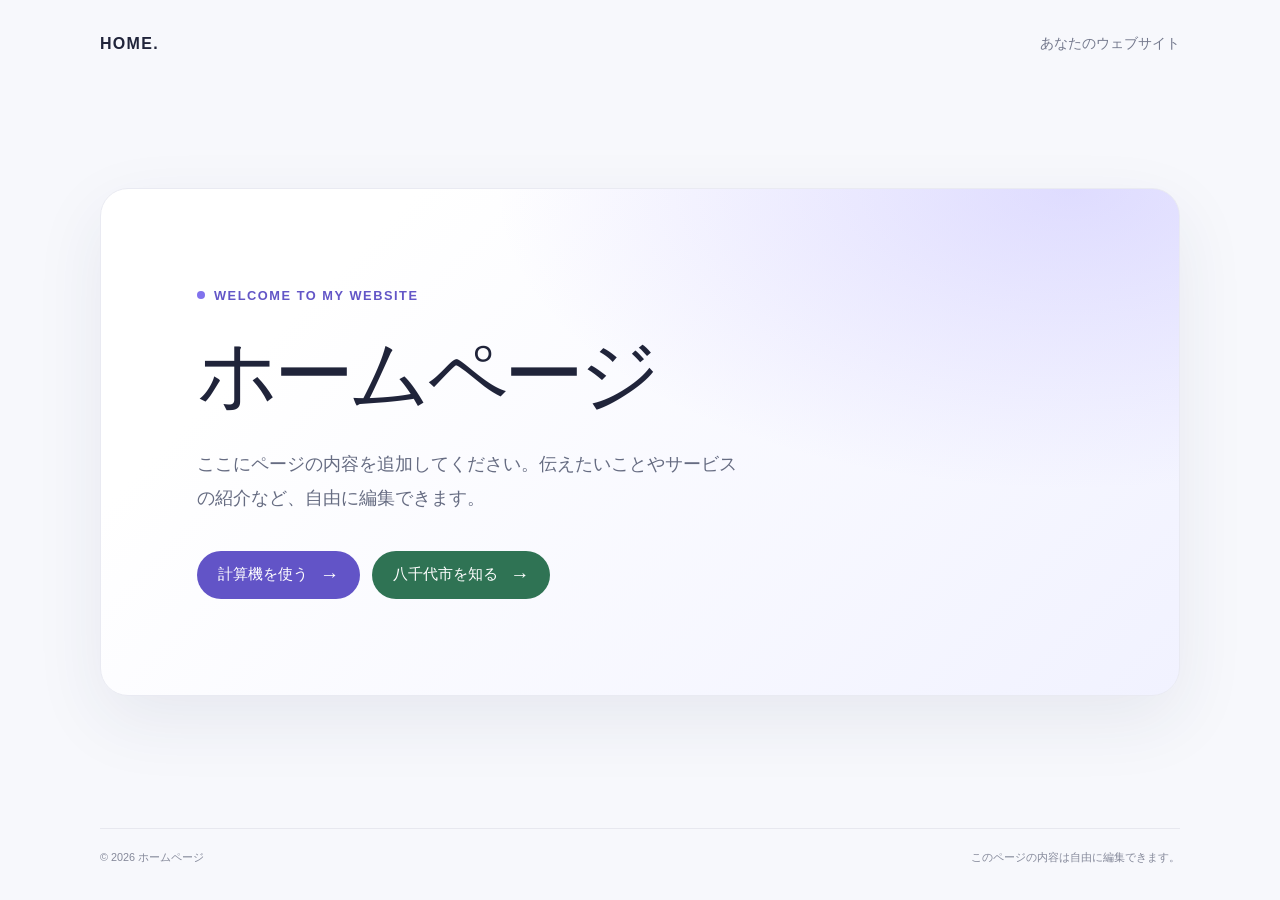
==== index.html @ a4252350 "ページ遷移時のローディングカーテンを追加し、ユーザー体験を向上" ====
<!doctype html>
<html lang="ja">
  <head>
    <meta charset="utf-8">
    <meta name="viewport" content="width=device-width, initial-scale=1">
    <meta name="theme-color" content="#f7f8fc">
    <meta name="description" content="シンプルなホームページのテンプレートです。">
    <title>ホームページ</title>
    <style>
      :root {
        color-scheme: light;
        font-family: "Noto Sans JP", "Hiragino Kaku Gothic ProN", Meiryo, sans-serif;
        color: #20243a;
        background: #f7f8fc;
        font-synthesis: none;
        text-rendering: optimizeLegibility;
        -webkit-font-smoothing: antialiased;
        -moz-osx-font-smoothing: grayscale;
      }

      * {
        box-sizing: border-box;
      }

      body {
        min-width: 320px;
        min-height: 100vh;
        margin: 0;
      }

      a {
        color: inherit;
      }

      .site-header,
      main,
      .site-footer {
        width: min(100% - 48px, 1080px);
        margin-inline: auto;
      }

      .site-header {
        display: flex;
        align-items: center;
        justify-content: space-between;
        min-height: 88px;
      }

      .brand {
        color: #20243a;
        font-size: 1rem;
        font-weight: 800;
        letter-spacing: 0.08em;
        text-decoration: none;
      }

      .header-note {
        color: #74798d;
        font-size: 0.875rem;
      }

      main {
        display: grid;
        min-height: calc(100svh - 160px);
        align-items: center;
        padding-block: 48px 80px;
      }

      .hero {
        position: relative;
        overflow: hidden;
        padding: clamp(40px, 8vw, 96px);
        border: 1px solid #e9eaf2;
        border-radius: 28px;
        background:
          radial-gradient(ellipse at 90% 0%, rgb(143 130 255 / 24%), transparent 42%),
          linear-gradient(135deg, #fff 20%, #f1f2ff 100%);
        box-shadow: 0 24px 70px rgb(40 46 90 / 8%);
      }

      .eyebrow {
        display: inline-flex;
        align-items: center;
        gap: 9px;
        margin: 0 0 24px;
        color: #6356c7;
        font-size: 0.8rem;
        font-weight: 700;
        letter-spacing: 0.12em;
        text-transform: uppercase;
      }

      .eyebrow::before {
        width: 8px;
        height: 8px;
        border-radius: 50%;
        background: #8172ed;
        content: "";
      }

      h1 {
        max-width: 680px;
        margin: 0;
        font-size: clamp(2.5rem, 7vw, 5rem);
        font-weight: 800;
        letter-spacing: -0.06em;
        line-height: 1.2;
      }

      .hero-copy {
        max-width: 540px;
        margin: 24px 0 0;
        color: #666c82;
        font-size: clamp(1rem, 2vw, 1.125rem);
        line-height: 1.9;
      }

      .hero-actions {
        display: flex;
        flex-wrap: wrap;
        gap: 12px;
        margin-top: 36px;
      }

      .hero-link {
        display: inline-flex;
        align-items: center;
        gap: 12px;
        padding: 14px 21px;
        border-radius: 999px;
        background: #6254c7;
        color: #fff;
        font-size: 0.9375rem;
        font-weight: 700;
        text-decoration: none;
        transition: background-color 160ms ease, transform 160ms ease;
      }

      .hero-link:hover {
        transform: translateY(-2px);
        background: #5043b0;
      }

      .hero-link-city {
        background: #2f7354;
      }

      .hero-link-city:hover {
        background: #245c42;
      }

      .hero-link:focus-visible,
      .brand:focus-visible {
        outline: 3px solid #a59bf5;
        outline-offset: 4px;
      }

      .hero-link span {
        font-size: 1.2rem;
        line-height: 1;
      }

      .site-footer {
        display: flex;
        justify-content: space-between;
        padding-block: 20px 28px;
        border-top: 1px solid #e7e8ef;
        color: #85899a;
        font-size: 0.8125rem;
      }

      .site-footer p {
        margin: 0;
      }

      @media (max-width: 600px) {
        .site-header,
        main,
        .site-footer {
          width: min(100% - 32px, 1080px);
        }

        .site-header {
          min-height: 72px;
        }

        main {
          min-height: calc(100svh - 144px);
          padding-block: 28px 48px;
        }

        .hero {
          padding: 40px 28px;
          border-radius: 22px;
        }

        .site-footer {
          gap: 12px;
          flex-wrap: wrap;
        }
      }

      @media (prefers-reduced-motion: reduce) {
        *,
        *::before,
        *::after {
          scroll-behavior: auto !important;
          transition-duration: 0.01ms !important;
        }

      }
    </style>
    <link rel="stylesheet" href="page-transition.css">
  </head>
  <body>
    <div class="loading-curtain" aria-hidden="true">
      <div class="loading-curtain-panel"></div>
      <div class="loading-curtain-panel"></div>
    </div>
    <header class="site-header">
      <a class="brand" href="index.html" aria-label="ホーム">HOME<span aria-hidden="true">.</span></a>
      <span class="header-note">あなたのウェブサイト</span>
    </header>
    <main>
      <section class="hero" aria-labelledby="hero-title">
        <p class="eyebrow">Welcome to my website</p>
        <h1 id="hero-title">ホームページ</h1>
        <p class="hero-copy">ここにページの内容を追加してください。伝えたいことやサービスの紹介など、自由に編集できます。</p>
        <div class="hero-actions">
          <a class="hero-link" href="calc.html">計算機を使う <span aria-hidden="true">→</span></a>
          <a class="hero-link hero-link-city" href="yacchi.html">八千代市を知る <span aria-hidden="true">→</span></a>
        </div>
      </section>
    </main>
    <footer class="site-footer" id="site-footer">
      <p><small>&copy; 2026 ホームページ</small></p>
      <p><small>このページの内容は自由に編集できます。</small></p>
    </footer>
    <script src="page-transition.js"></script>
  </body>
</html>
---- page-transition.css ----
.loading-curtain {
  position: fixed;
  z-index: 1000;
  display: grid;
  grid-template-columns: 1fr 1fr;
  width: 100%;
  height: 100%;
  inset: 0;
  pointer-events: none;
}

.loading-curtain-panel {
  background: linear-gradient(90deg, #17191b 0%, #272a2c 84%, #373a3b 100%);
  animation: curtain-open 1s cubic-bezier(0.76, 0, 0.24, 1) 0.15s forwards;
}

.loading-curtain-panel:last-child {
  background: linear-gradient(270deg, #17191b 0%, #272a2c 84%, #373a3b 100%);
  animation-name: curtain-open-right;
}

.loading-curtain.is-leaving .loading-curtain-panel {
  animation: curtain-close 700ms cubic-bezier(0.76, 0, 0.24, 1) forwards;
}

.loading-curtain.is-leaving .loading-curtain-panel:last-child {
  animation-name: curtain-close-right;
}

@keyframes curtain-open {
  to {
    transform: translateX(-100%);
  }
}

@keyframes curtain-open-right {
  to {
    transform: translateX(100%);
  }
}

@keyframes curtain-close {
  from {
    transform: translateX(-100%);
  }

  to {
    transform: translateX(0);
  }
}

@keyframes curtain-close-right {
  from {
    transform: translateX(100%);
  }

  to {
    transform: translateX(0);
  }
}

@media (prefers-reduced-motion: reduce) {
  .loading-curtain {
    display: none;
  }
}
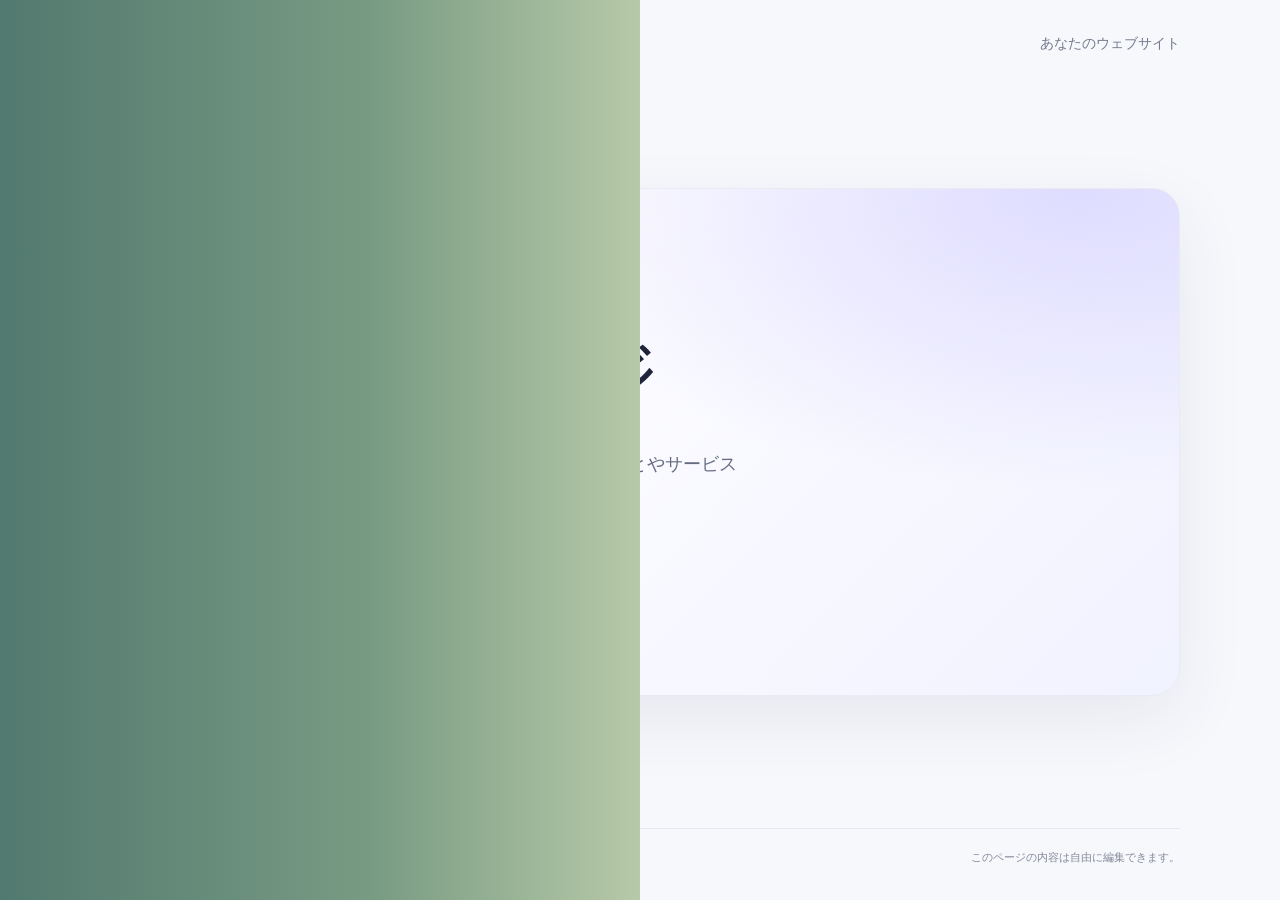
==== commit 00a8bc68: "ローディングカーテンにローディングマークを追加し、視覚的なフィードバックを向上" ====
--- a/index.html
+++ b/index.html
@@ -216,6 +216,7 @@
     <div class="loading-curtain" aria-hidden="true">
       <div class="loading-curtain-panel"></div>
       <div class="loading-curtain-panel"></div>
+      <div class="loading-mark"></div>
     </div>
     <header class="site-header">
       <a class="brand" href="index.html" aria-label="ホーム">HOME<span aria-hidden="true">.</span></a>
--- a/page-transition.css
+++ b/page-transition.css
@@ -10,13 +10,45 @@
 }
 
 .loading-curtain-panel {
-  background: linear-gradient(90deg, #17191b 0%, #272a2c 84%, #373a3b 100%);
-  animation: curtain-open 1s cubic-bezier(0.76, 0, 0.24, 1) 0.15s forwards;
+  background: linear-gradient(90deg, #52796f 0%, #789b83 58%, #b7c9a8 100%);
+  animation: curtain-open 1.35s cubic-bezier(0.76, 0, 0.24, 1) 1.65s forwards;
 }
 
 .loading-curtain-panel:last-child {
-  background: linear-gradient(270deg, #17191b 0%, #272a2c 84%, #373a3b 100%);
+  background: linear-gradient(270deg, #52796f 0%, #789b83 58%, #b7c9a8 100%);
   animation-name: curtain-open-right;
+}
+
+.loading-mark {
+  position: absolute;
+  top: 50%;
+  left: 50%;
+  width: 76px;
+  aspect-ratio: 1;
+  border-radius: 50%;
+  background: conic-gradient(
+    #ef476f 0deg 51.43deg,
+    #f78c3a 51.43deg 102.86deg,
+    #ffd166 102.86deg 154.29deg,
+    #06d6a0 154.29deg 205.72deg,
+    #118ab2 205.72deg 257.15deg,
+    #5e60ce 257.15deg 308.58deg,
+    #b5179e 308.58deg 360deg
+  );
+  clip-path: polygon(50% 0, 89% 19%, 99% 61%, 72% 96%, 28% 96%, 1% 61%, 11% 19%);
+  transform: translate(-50%, -50%);
+  animation: loading-spin 900ms linear infinite, loading-mark-hide 200ms ease 1.45s forwards;
+}
+
+.loading-mark::after {
+  position: absolute;
+  width: 14px;
+  aspect-ratio: 1;
+  border-radius: 50%;
+  background: #f7f8f2;
+  content: "";
+  inset: 0;
+  margin: auto;
 }
 
 .loading-curtain.is-leaving .loading-curtain-panel {
@@ -36,6 +68,19 @@
 @keyframes curtain-open-right {
   to {
     transform: translateX(100%);
+  }
+}
+
+@keyframes loading-spin {
+  to {
+    rotate: 1turn;
+  }
+}
+
+@keyframes loading-mark-hide {
+  to {
+    opacity: 0;
+    visibility: hidden;
   }
 }
 
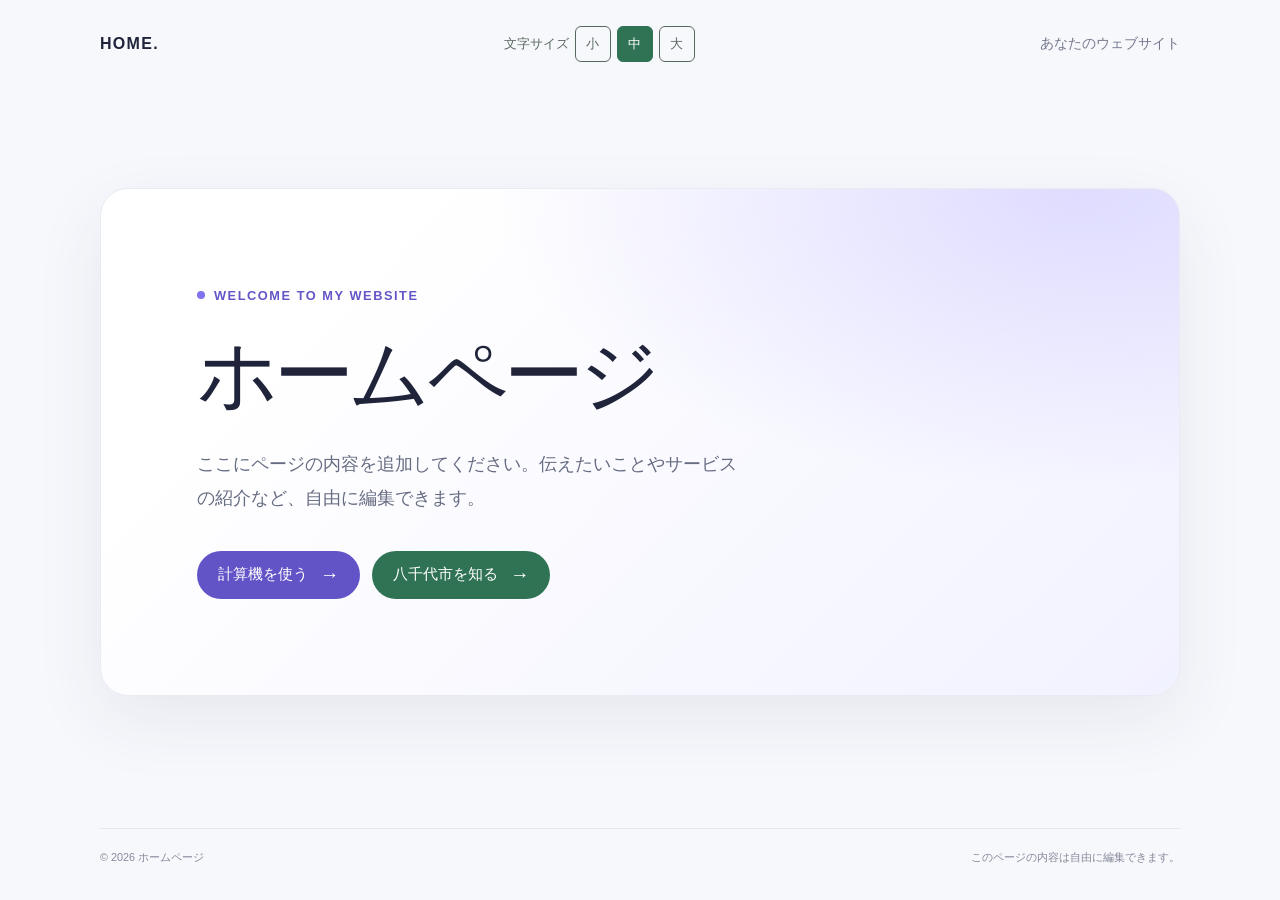
==== commit a7e9cbc2: "文字" ====
--- a/index.html
+++ b/index.html
@@ -8,6 +8,7 @@
     <title>ホームページ</title>
     <style>
       :root {
+        --text-size-scale: 1;
         color-scheme: light;
         font-family: "Noto Sans JP", "Hiragino Kaku Gothic ProN", Meiryo, sans-serif;
         color: #20243a;
@@ -101,7 +102,7 @@
       h1 {
         max-width: 680px;
         margin: 0;
-        font-size: clamp(2.5rem, 7vw, 5rem);
+        font-size: clamp(2.5rem, calc(7vw * var(--text-size-scale)), 5rem);
         font-weight: 800;
         letter-spacing: -0.06em;
         line-height: 1.2;
@@ -111,7 +112,7 @@
         max-width: 540px;
         margin: 24px 0 0;
         color: #666c82;
-        font-size: clamp(1rem, 2vw, 1.125rem);
+        font-size: clamp(1rem, calc(2vw * var(--text-size-scale)), 1.125rem);
         line-height: 1.9;
       }
 
@@ -211,6 +212,8 @@
       }
     </style>
     <link rel="stylesheet" href="page-transition.css">
+    <link rel="stylesheet" href="text-size.css">
+    <script src="text-size.js" defer></script>
   </head>
   <body>
     <div class="loading-curtain" aria-hidden="true">
@@ -220,6 +223,12 @@
     </div>
     <header class="site-header">
       <a class="brand" href="index.html" aria-label="ホーム">HOME<span aria-hidden="true">.</span></a>
+      <div class="text-size-control" role="group" aria-label="文字サイズ">
+        <span>文字サイズ</span>
+        <button type="button" data-text-size="small" aria-label="文字サイズを小にする" aria-pressed="false">小</button>
+        <button type="button" data-text-size="medium" aria-label="文字サイズを中にする" aria-pressed="true">中</button>
+        <button type="button" data-text-size="large" aria-label="文字サイズを大にする" aria-pressed="false">大</button>
+      </div>
       <span class="header-note">あなたのウェブサイト</span>
     </header>
     <main>
--- a/page-transition.css
+++ b/page-transition.css
@@ -1,29 +1,32 @@
 .loading-curtain {
   position: fixed;
   z-index: 1000;
-  display: grid;
-  grid-template-columns: 1fr 1fr;
-  width: 100%;
-  height: 100%;
   inset: 0;
   pointer-events: none;
 }
 
 .loading-curtain-panel {
+  position: absolute;
+  top: 0;
+  bottom: 0;
+  left: 0;
+  width: 50%;
   background: linear-gradient(90deg, #52796f 0%, #789b83 58%, #b7c9a8 100%);
-  animation: curtain-open 1.35s cubic-bezier(0.76, 0, 0.24, 1) 1.65s forwards;
+  animation: curtain-open var(--curtain-open-duration, 1.5s) cubic-bezier(0.76, 0, 0.24, 1) 1.8s forwards;
 }
 
-.loading-curtain-panel:last-child {
+.loading-curtain-panel:nth-child(2) {
+  right: 0;
+  left: auto;
   background: linear-gradient(270deg, #52796f 0%, #789b83 58%, #b7c9a8 100%);
   animation-name: curtain-open-right;
 }
 
 .loading-mark {
-  position: absolute;
-  top: 50%;
-  left: 50%;
-  width: 76px;
+  position: fixed;
+  top: 50vh;
+  left: 50vw;
+  width: 84px;
   aspect-ratio: 1;
   border-radius: 50%;
   background: conic-gradient(
@@ -37,7 +40,7 @@
   );
   clip-path: polygon(50% 0, 89% 19%, 99% 61%, 72% 96%, 28% 96%, 1% 61%, 11% 19%);
   transform: translate(-50%, -50%);
-  animation: loading-spin 900ms linear infinite, loading-mark-hide 200ms ease 1.45s forwards;
+  animation: loading-spin 800ms linear infinite, loading-mark-hide 200ms ease 1.65s forwards;
 }
 
 .loading-mark::after {
@@ -55,7 +58,7 @@
   animation: curtain-close 700ms cubic-bezier(0.76, 0, 0.24, 1) forwards;
 }
 
-.loading-curtain.is-leaving .loading-curtain-panel:last-child {
+.loading-curtain.is-leaving .loading-curtain-panel:nth-child(2) {
   animation-name: curtain-close-right;
 }
 
@@ -73,7 +76,7 @@
 
 @keyframes loading-spin {
   to {
-    rotate: 1turn;
+    transform: translate(-50%, -50%) rotate(1turn);
   }
 }
 
--- a/text-size.css
+++ b/text-size.css
@@ -0,0 +1,62 @@
+:root {
+  --text-size-scale: 1;
+}
+
+:root[data-text-size="small"] {
+  --text-size-scale: 0.875;
+  font-size: 87.5%;
+}
+
+:root[data-text-size="medium"] {
+  --text-size-scale: 1;
+  font-size: 100%;
+}
+
+:root[data-text-size="large"] {
+  --text-size-scale: 1.25;
+  font-size: 125%;
+}
+
+.text-size-control {
+  display: flex;
+  align-items: center;
+  gap: 6px;
+  color: #59685e;
+  font-size: 0.8125rem;
+}
+
+.text-size-control button {
+  min-width: 36px;
+  min-height: 36px;
+  padding: 6px 9px;
+  border: 1px solid currentColor;
+  border-radius: 6px;
+  background: transparent;
+  color: inherit;
+  font: inherit;
+  cursor: pointer;
+}
+
+.text-size-control button[aria-pressed="true"] {
+  border-color: #2f7354;
+  background: #2f7354;
+  color: #fff;
+}
+
+.text-size-control button:focus-visible {
+  outline: 3px solid #b25b48;
+  outline-offset: 3px;
+}
+
+@media (max-width: 700px) {
+  .site-header {
+    flex-wrap: wrap;
+    padding-block: 10px;
+  }
+
+  .text-size-control {
+    order: 3;
+    flex-basis: 100%;
+    justify-content: flex-end;
+  }
+}
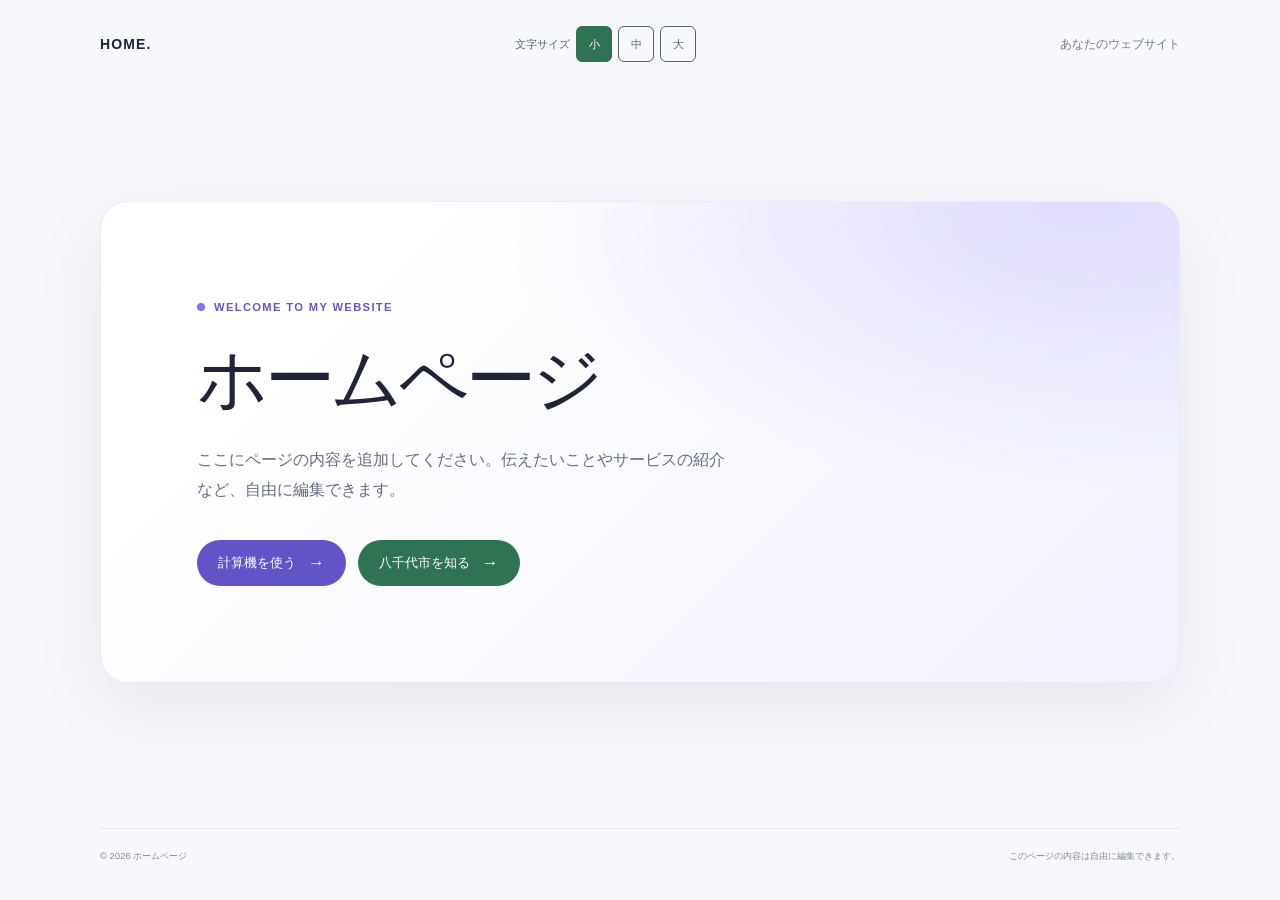
==== commit 8c0b62d1: "改変" ====
--- a/index.html
+++ b/index.html
@@ -8,7 +8,7 @@
     <title>ホームページ</title>
     <style>
       :root {
-        --text-size-scale: 1;
+        --text-size-scale: 0.875;
         color-scheme: light;
         font-family: "Noto Sans JP", "Hiragino Kaku Gothic ProN", Meiryo, sans-serif;
         color: #20243a;
@@ -225,8 +225,8 @@
       <a class="brand" href="index.html" aria-label="ホーム">HOME<span aria-hidden="true">.</span></a>
       <div class="text-size-control" role="group" aria-label="文字サイズ">
         <span>文字サイズ</span>
-        <button type="button" data-text-size="small" aria-label="文字サイズを小にする" aria-pressed="false">小</button>
-        <button type="button" data-text-size="medium" aria-label="文字サイズを中にする" aria-pressed="true">中</button>
+        <button type="button" data-text-size="small" aria-label="文字サイズを小にする" aria-pressed="true">小</button>
+        <button type="button" data-text-size="medium" aria-label="文字サイズを中にする" aria-pressed="false">中</button>
         <button type="button" data-text-size="large" aria-label="文字サイズを大にする" aria-pressed="false">大</button>
       </div>
       <span class="header-note">あなたのウェブサイト</span>
--- a/page-transition.css
+++ b/page-transition.css
@@ -12,7 +12,7 @@
   left: 0;
   width: 50%;
   background: linear-gradient(90deg, #52796f 0%, #789b83 58%, #b7c9a8 100%);
-  animation: curtain-open var(--curtain-open-duration, 1.5s) cubic-bezier(0.76, 0, 0.24, 1) 1.8s forwards;
+  animation: curtain-open 1.5s cubic-bezier(0.76, 0, 0.24, 1) 1.8s forwards;
 }
 
 .loading-curtain-panel:nth-child(2) {
@@ -40,7 +40,7 @@
   );
   clip-path: polygon(50% 0, 89% 19%, 99% 61%, 72% 96%, 28% 96%, 1% 61%, 11% 19%);
   transform: translate(-50%, -50%);
-  animation: loading-spin 800ms linear infinite, loading-mark-hide 200ms ease 1.65s forwards;
+  animation: loading-spin var(--loading-spin-duration, 800ms) linear infinite, loading-mark-hide 200ms ease 1.65s forwards;
 }
 
 .loading-mark::after {
--- a/text-size.css
+++ b/text-size.css
@@ -1,5 +1,6 @@
 :root {
-  --text-size-scale: 1;
+  --text-size-scale: 0.875;
+  font-size: 87.5%;
 }
 
 :root[data-text-size="small"] {
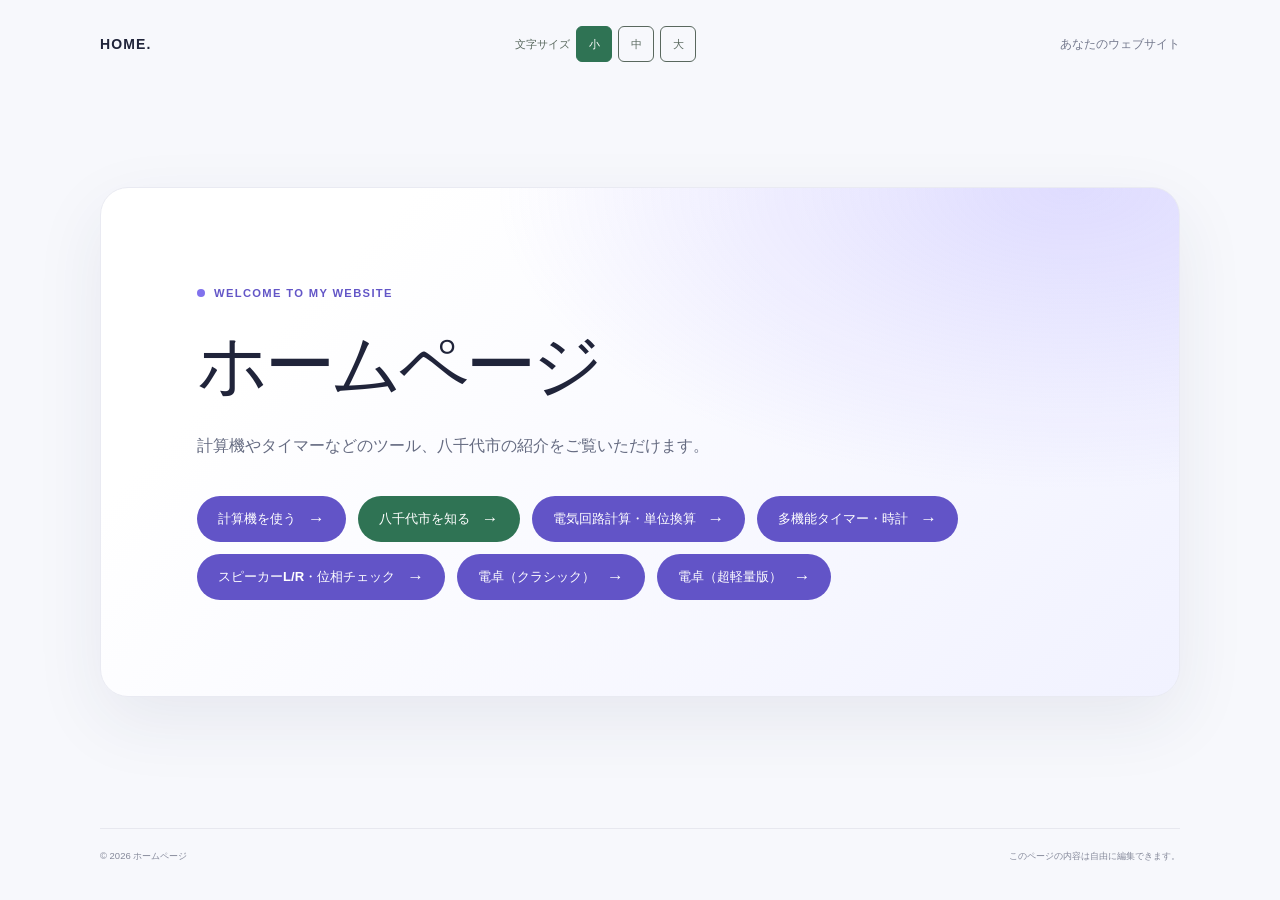
==== commit 9bd18104: "サイト追加" ====
--- a/index.html
+++ b/index.html
@@ -235,10 +235,15 @@
       <section class="hero" aria-labelledby="hero-title">
         <p class="eyebrow">Welcome to my website</p>
         <h1 id="hero-title">ホームページ</h1>
-        <p class="hero-copy">ここにページの内容を追加してください。伝えたいことやサービスの紹介など、自由に編集できます。</p>
+        <p class="hero-copy">計算機やタイマーなどのツール、八千代市の紹介をご覧いただけます。</p>
         <div class="hero-actions">
           <a class="hero-link" href="calc.html">計算機を使う <span aria-hidden="true">→</span></a>
           <a class="hero-link hero-link-city" href="yacchi.html">八千代市を知る <span aria-hidden="true">→</span></a>
+          <a class="hero-link" href="ElectricUtils.html">電気回路計算・単位換算 <span aria-hidden="true">→</span></a>
+          <a class="hero-link" href="supertimer.html">多機能タイマー・時計 <span aria-hidden="true">→</span></a>
+          <a class="hero-link" href="LRtest.html">スピーカーL/R・位相チェック <span aria-hidden="true">→</span></a>
+          <a class="hero-link" href="Calculator-ClassicF.html">電卓（クラシック） <span aria-hidden="true">→</span></a>
+          <a class="hero-link" href="Calculator-ClassicL.html">電卓（超軽量版） <span aria-hidden="true">→</span></a>
         </div>
       </section>
     </main>
--- a/page-transition.css
+++ b/page-transition.css
@@ -12,7 +12,7 @@
   left: 0;
   width: 50%;
   background: linear-gradient(90deg, #52796f 0%, #789b83 58%, #b7c9a8 100%);
-  animation: curtain-open 1.5s cubic-bezier(0.76, 0, 0.24, 1) 1.8s forwards;
+  animation: curtain-open 1.5s cubic-bezier(0.76, 0, 0.24, 1) var(--curtain-open-delay, 1.8s) forwards;
 }
 
 .loading-curtain-panel:nth-child(2) {
@@ -40,7 +40,7 @@
   );
   clip-path: polygon(50% 0, 89% 19%, 99% 61%, 72% 96%, 28% 96%, 1% 61%, 11% 19%);
   transform: translate(-50%, -50%);
-  animation: loading-spin var(--loading-spin-duration, 800ms) linear infinite, loading-mark-hide 200ms ease 1.65s forwards;
+  animation: loading-spin 800ms linear infinite, loading-mark-hide 200ms ease var(--curtain-open-delay, 1.8s) forwards;
 }
 
 .loading-mark::after {
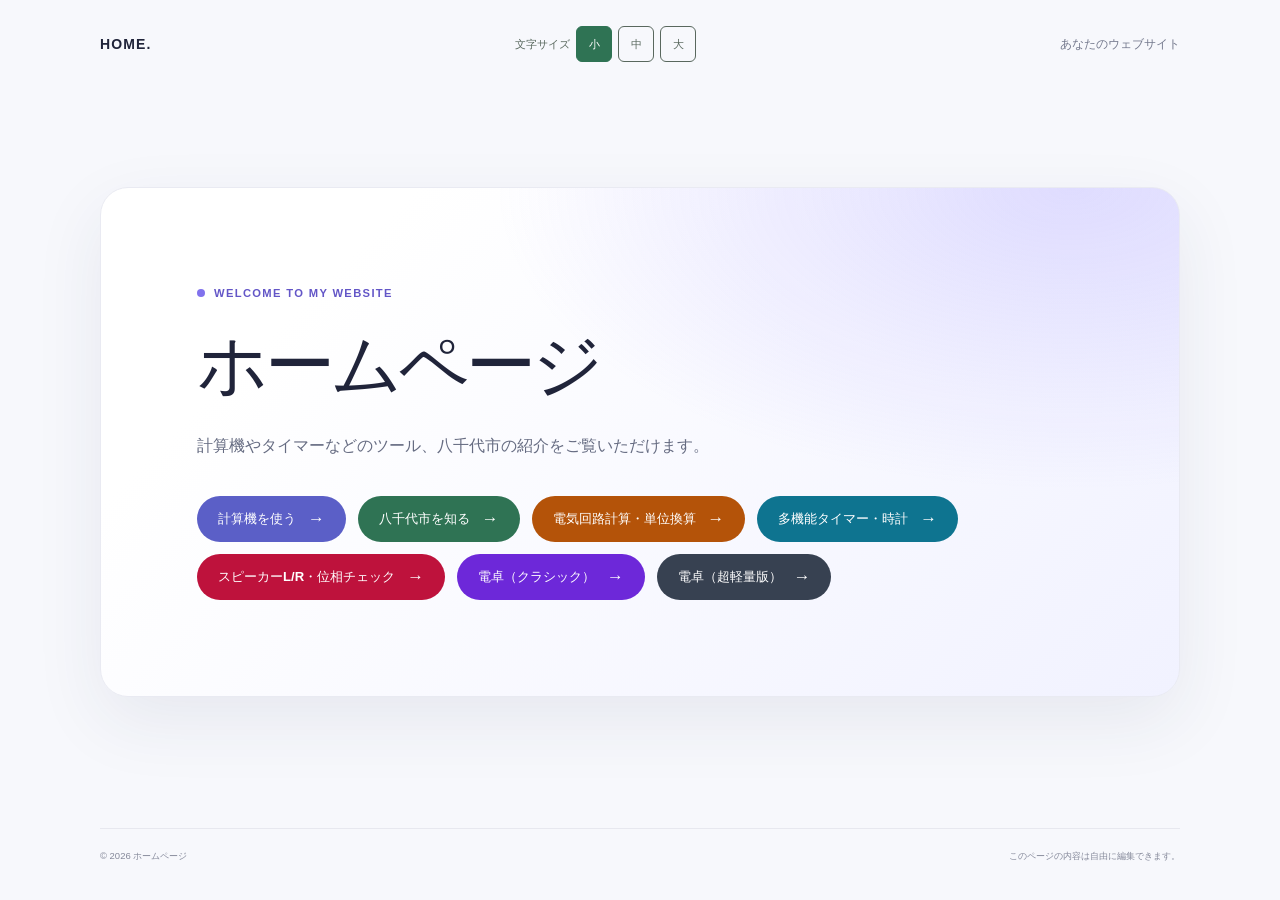
==== commit 56470c77: "色の更新" ====
--- a/index.html
+++ b/index.html
@@ -129,7 +129,7 @@
         gap: 12px;
         padding: 14px 21px;
         border-radius: 999px;
-        background: #6254c7;
+        background: var(--button-color);
         color: #fff;
         font-size: 0.9375rem;
         font-weight: 700;
@@ -139,15 +139,42 @@
 
       .hero-link:hover {
         transform: translateY(-2px);
-        background: #5043b0;
+        background: var(--button-hover-color);
+      }
+
+      .hero-link-calculator {
+        --button-color: #5b5fc7;
+        --button-hover-color: #4449a8;
       }
 
       .hero-link-city {
-        background: #2f7354;
-      }
-
-      .hero-link-city:hover {
-        background: #245c42;
+        --button-color: #2f7354;
+        --button-hover-color: #245c42;
+      }
+
+      .hero-link-electric {
+        --button-color: #b45309;
+        --button-hover-color: #8f3f06;
+      }
+
+      .hero-link-timer {
+        --button-color: #0e7490;
+        --button-hover-color: #0a5b71;
+      }
+
+      .hero-link-audio {
+        --button-color: #be123c;
+        --button-hover-color: #990f32;
+      }
+
+      .hero-link-classic {
+        --button-color: #6d28d9;
+        --button-hover-color: #551eab;
+      }
+
+      .hero-link-classic-light {
+        --button-color: #374151;
+        --button-hover-color: #252d3b;
       }
 
       .hero-link:focus-visible,
@@ -237,13 +264,13 @@
         <h1 id="hero-title">ホームページ</h1>
         <p class="hero-copy">計算機やタイマーなどのツール、八千代市の紹介をご覧いただけます。</p>
         <div class="hero-actions">
-          <a class="hero-link" href="calc.html">計算機を使う <span aria-hidden="true">→</span></a>
+          <a class="hero-link hero-link-calculator" href="calc.html">計算機を使う <span aria-hidden="true">→</span></a>
           <a class="hero-link hero-link-city" href="yacchi.html">八千代市を知る <span aria-hidden="true">→</span></a>
-          <a class="hero-link" href="ElectricUtils.html">電気回路計算・単位換算 <span aria-hidden="true">→</span></a>
-          <a class="hero-link" href="supertimer.html">多機能タイマー・時計 <span aria-hidden="true">→</span></a>
-          <a class="hero-link" href="LRtest.html">スピーカーL/R・位相チェック <span aria-hidden="true">→</span></a>
-          <a class="hero-link" href="Calculator-ClassicF.html">電卓（クラシック） <span aria-hidden="true">→</span></a>
-          <a class="hero-link" href="Calculator-ClassicL.html">電卓（超軽量版） <span aria-hidden="true">→</span></a>
+          <a class="hero-link hero-link-electric" href="ElectricUtils.html">電気回路計算・単位換算 <span aria-hidden="true">→</span></a>
+          <a class="hero-link hero-link-timer" href="supertimer.html">多機能タイマー・時計 <span aria-hidden="true">→</span></a>
+          <a class="hero-link hero-link-audio" href="LRtest.html">スピーカーL/R・位相チェック <span aria-hidden="true">→</span></a>
+          <a class="hero-link hero-link-classic" href="Calculator-ClassicF.html">電卓（クラシック） <span aria-hidden="true">→</span></a>
+          <a class="hero-link hero-link-classic-light" href="Calculator-ClassicL.html">電卓（超軽量版） <span aria-hidden="true">→</span></a>
         </div>
       </section>
     </main>
--- a/page-transition.css
+++ b/page-transition.css
@@ -12,7 +12,7 @@
   left: 0;
   width: 50%;
   background: linear-gradient(90deg, #52796f 0%, #789b83 58%, #b7c9a8 100%);
-  animation: curtain-open 1.5s cubic-bezier(0.76, 0, 0.24, 1) var(--curtain-open-delay, 1.8s) forwards;
+  animation: curtain-open var(--curtain-open-duration, 1.5s) cubic-bezier(0.76, 0, 0.24, 1) var(--curtain-open-delay, 1.8s) forwards;
 }
 
 .loading-curtain-panel:nth-child(2) {
@@ -55,7 +55,7 @@
 }
 
 .loading-curtain.is-leaving .loading-curtain-panel {
-  animation: curtain-close 700ms cubic-bezier(0.76, 0, 0.24, 1) forwards;
+  animation: curtain-close var(--curtain-close-duration, 700ms) cubic-bezier(0.76, 0, 0.24, 1) forwards;
 }
 
 .loading-curtain.is-leaving .loading-curtain-panel:nth-child(2) {
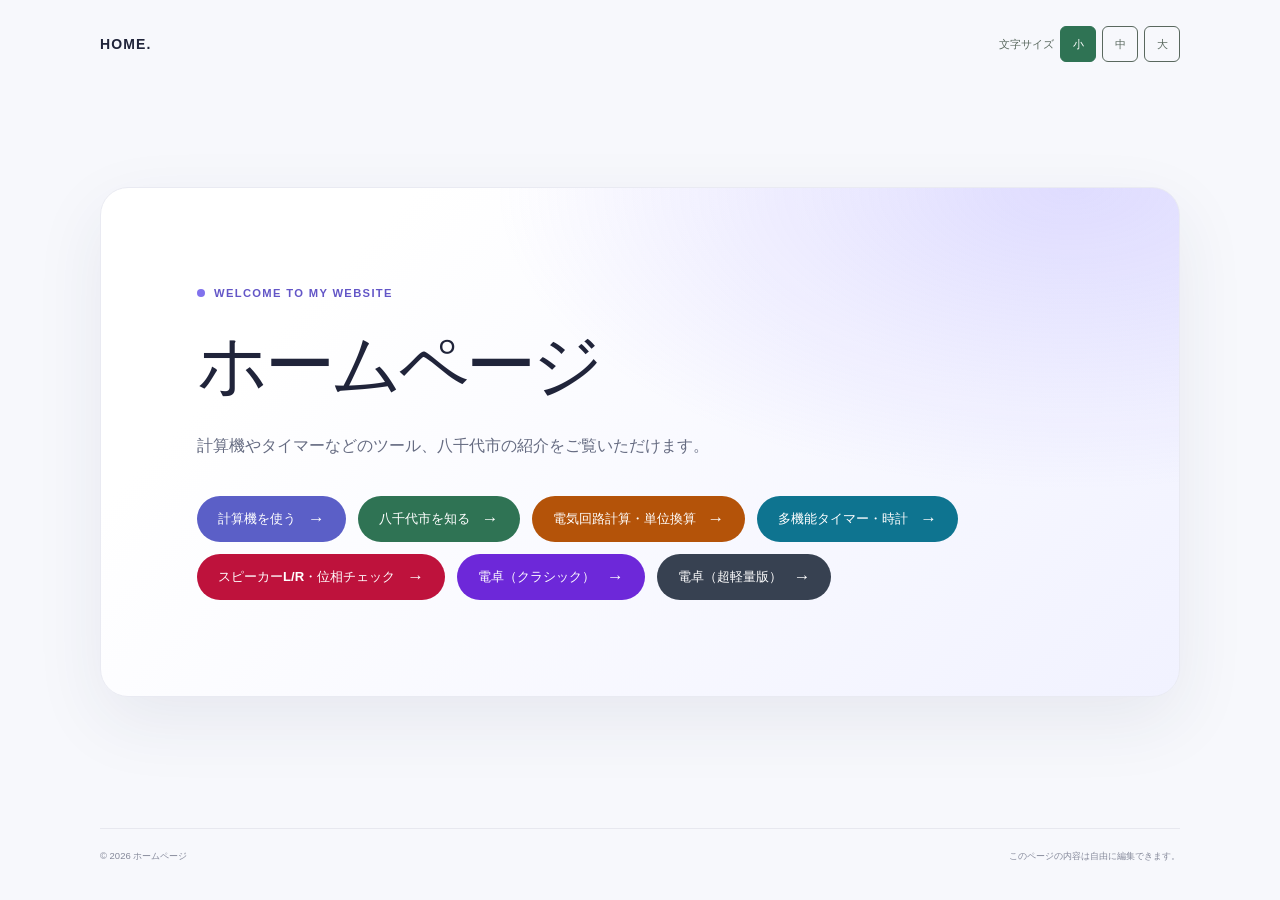
==== commit 971c7bc4: "ホームページの更新" ====
--- a/index.html
+++ b/index.html
@@ -256,7 +256,6 @@
         <button type="button" data-text-size="medium" aria-label="文字サイズを中にする" aria-pressed="false">中</button>
         <button type="button" data-text-size="large" aria-label="文字サイズを大にする" aria-pressed="false">大</button>
       </div>
-      <span class="header-note">あなたのウェブサイト</span>
     </header>
     <main>
       <section class="hero" aria-labelledby="hero-title">
@@ -265,7 +264,7 @@
         <p class="hero-copy">計算機やタイマーなどのツール、八千代市の紹介をご覧いただけます。</p>
         <div class="hero-actions">
           <a class="hero-link hero-link-calculator" href="calc.html">計算機を使う <span aria-hidden="true">→</span></a>
-          <a class="hero-link hero-link-city" href="yacchi.html">八千代市を知る <span aria-hidden="true">→</span></a>
+          <a class="hero-link hero-link-city" href="yacchi2.html">八千代市を知る <span aria-hidden="true">→</span></a>
           <a class="hero-link hero-link-electric" href="ElectricUtils.html">電気回路計算・単位換算 <span aria-hidden="true">→</span></a>
           <a class="hero-link hero-link-timer" href="supertimer.html">多機能タイマー・時計 <span aria-hidden="true">→</span></a>
           <a class="hero-link hero-link-audio" href="LRtest.html">スピーカーL/R・位相チェック <span aria-hidden="true">→</span></a>
